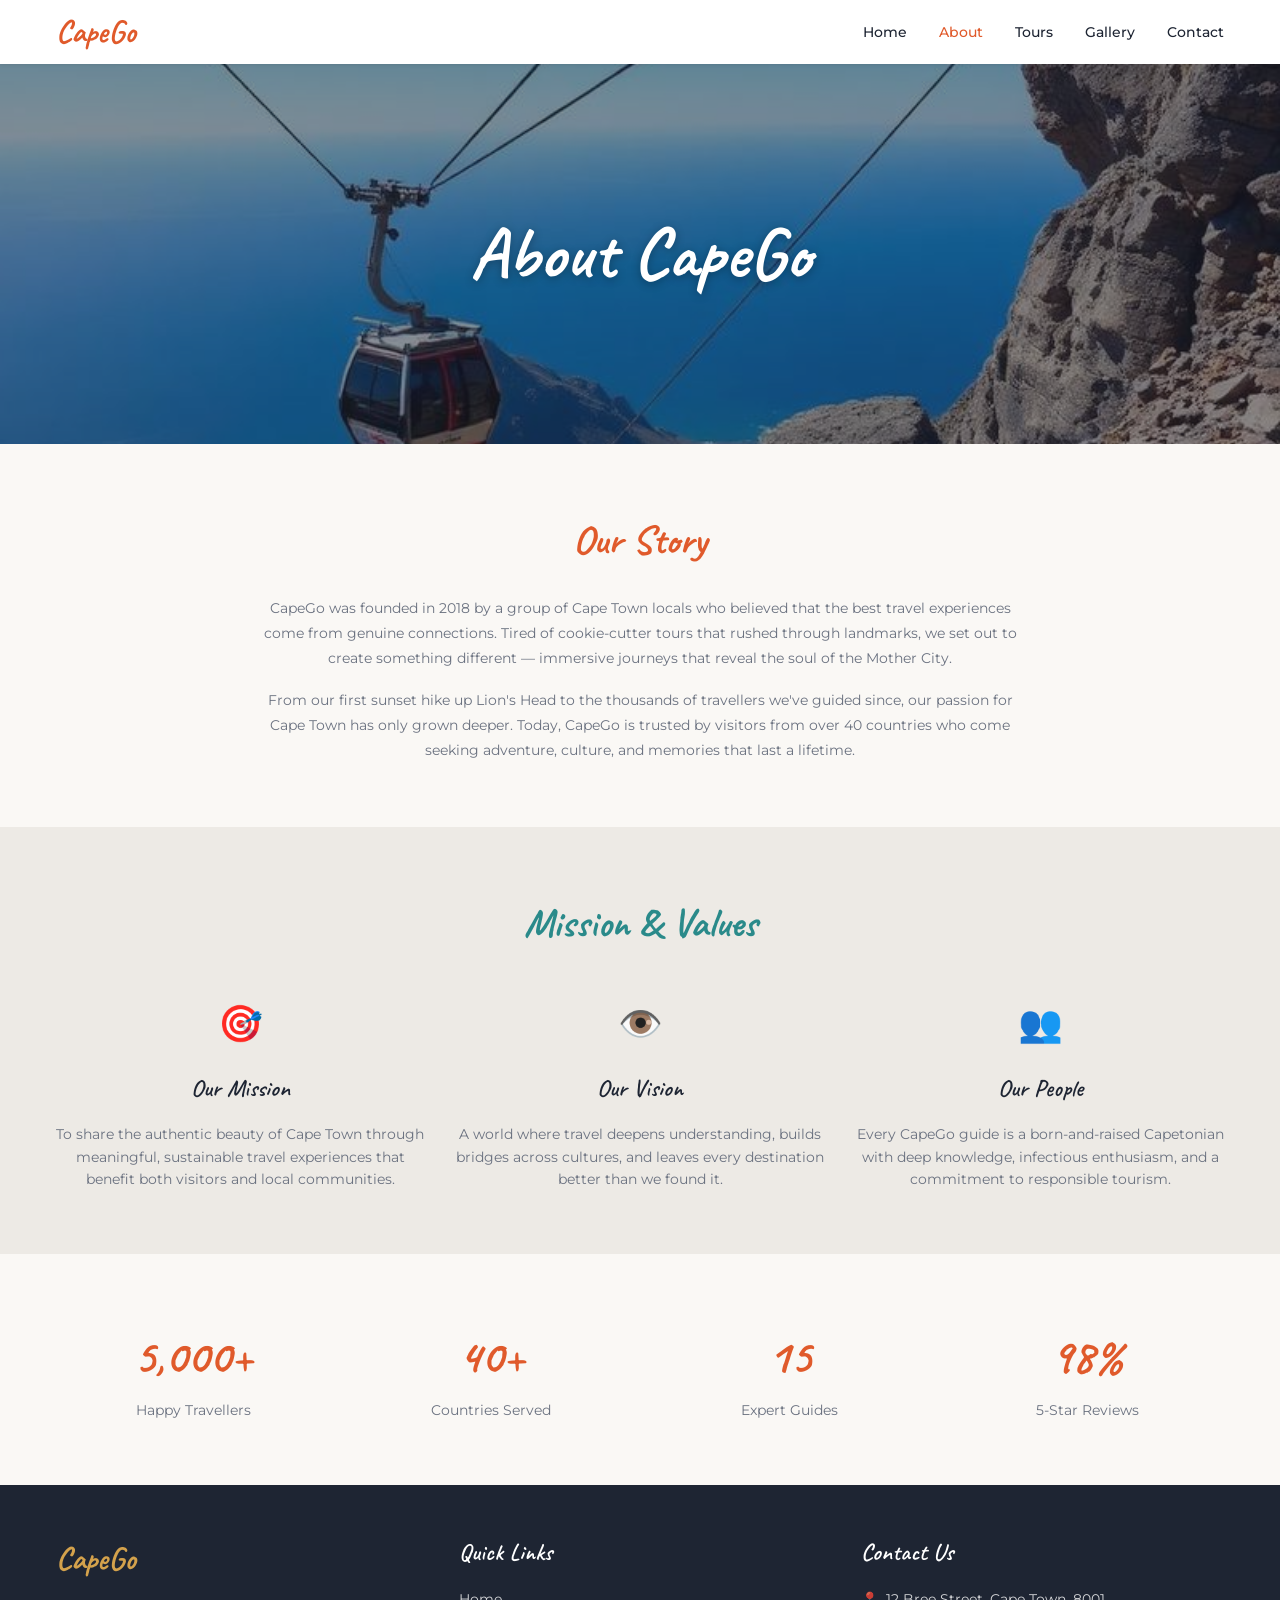
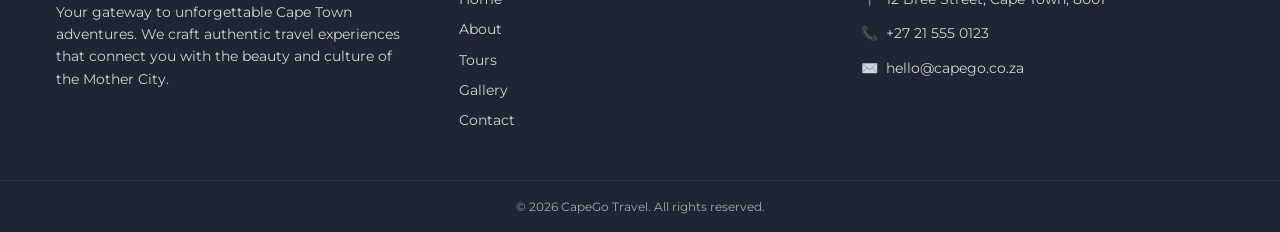
==== about.html @ fddc5364 "Initial commit" ====
<!DOCTYPE html>
<html lang="en">
<head>
  <meta charset="UTF-8">
  <meta name="viewport" content="width=device-width, initial-scale=1.0">
  <title>About — CapeGo</title>
  <meta name="description" content="Learn about CapeGo's story, mission, and the passionate locals behind your Cape Town adventure.">
  <link rel="stylesheet" href="css/style.css">
</head>
<body>

  <!-- Navbar -->
  <header class="navbar">
    <nav class="navbar__inner">
      <a href="index.html" class="navbar__logo">CapeGo</a>
      <ul class="navbar__links">
        <li><a href="index.html">Home</a></li>
        <li><a href="about.html">About</a></li>
        <li><a href="tours.html">Tours</a></li>
        <li><a href="gallery.html">Gallery</a></li>
        <li><a href="contact.html">Contact</a></li>
      </ul>
      <button class="navbar__toggle" aria-label="Toggle menu">☰</button>
    </nav>
    <div class="navbar__mobile">
      <a href="index.html">Home</a>
      <a href="about.html">About</a>
      <a href="tours.html">Tours</a>
      <a href="gallery.html">Gallery</a>
      <a href="contact.html">Contact</a>
    </div>
  </header>

  <main class="pt-16">
    <!-- Banner -->
    <section class="banner">
      <img src="img/gallery-tablemountain.jpg" alt="Table Mountain cable car">
      <div class="banner__overlay"></div>
      <h1>About CapeGo</h1>
    </section>

    <!-- Story -->
    <section class="section text-center">
      <div class="max-w-3xl">
        <h2 class="heading heading--primary mb-6">Our Story</h2>
        <p class="muted-text" style="line-height:1.8; margin-bottom:1rem;">
          CapeGo was founded in 2018 by a group of Cape Town locals who believed that the best travel experiences come from genuine connections. Tired of cookie-cutter tours that rushed through landmarks, we set out to create something different — immersive journeys that reveal the soul of the Mother City.
        </p>
        <p class="muted-text" style="line-height:1.8;">
          From our first sunset hike up Lion's Head to the thousands of travellers we've guided since, our passion for Cape Town has only grown deeper. Today, CapeGo is trusted by visitors from over 40 countries who come seeking adventure, culture, and memories that last a lifetime.
        </p>
      </div>
    </section>

    <!-- Mission & Values -->
    <section class="section--muted">
      <div class="section text-center">
        <h2 class="heading heading--secondary mb-10">Mission &amp; Values</h2>
        <div class="grid-3">
          <div style="text-align:center;">
            <div style="font-size:2.25rem; color:var(--primary); margin-bottom:1rem;">🎯</div>
            <h3 class="subheading mb-4">Our Mission</h3>
            <p class="muted-text">To share the authentic beauty of Cape Town through meaningful, sustainable travel experiences that benefit both visitors and local communities.</p>
          </div>
          <div style="text-align:center;">
            <div style="font-size:2.25rem; color:var(--secondary); margin-bottom:1rem;">👁️</div>
            <h3 class="subheading mb-4">Our Vision</h3>
            <p class="muted-text">A world where travel deepens understanding, builds bridges across cultures, and leaves every destination better than we found it.</p>
          </div>
          <div style="text-align:center;">
            <div style="font-size:2.25rem; color:var(--accent); margin-bottom:1rem;">👥</div>
            <h3 class="subheading mb-4">Our People</h3>
            <p class="muted-text">Every CapeGo guide is a born-and-raised Capetonian with deep knowledge, infectious enthusiasm, and a commitment to responsible tourism.</p>
          </div>
        </div>
      </div>
    </section>

    <!-- Stats -->
    <section class="section">
      <div class="grid-4 text-center">
        <div>
          <p class="stat-value">5,000+</p>
          <p class="stat-label">Happy Travellers</p>
        </div>
        <div>
          <p class="stat-value">40+</p>
          <p class="stat-label">Countries Served</p>
        </div>
        <div>
          <p class="stat-value">15</p>
          <p class="stat-label">Expert Guides</p>
        </div>
        <div>
          <p class="stat-value">98%</p>
          <p class="stat-label">5-Star Reviews</p>
        </div>
      </div>
    </section>
  </main>

  <!-- Footer -->
  <footer class="footer">
    <div class="footer__inner">
      <div>
        <div class="footer__logo">CapeGo</div>
        <p>Your gateway to unforgettable Cape Town adventures. We craft authentic travel experiences that connect you with the beauty and culture of the Mother City.</p>
      </div>
      <div>
        <h4>Quick Links</h4>
        <ul class="footer__links">
          <li><a href="index.html">Home</a></li>
          <li><a href="about.html">About</a></li>
          <li><a href="tours.html">Tours</a></li>
          <li><a href="gallery.html">Gallery</a></li>
          <li><a href="contact.html">Contact</a></li>
        </ul>
      </div>
      <div>
        <h4>Contact Us</h4>
        <ul class="footer__contact">
          <li><span class="icon">📍</span> 12 Bree Street, Cape Town, 8001</li>
          <li><span class="icon">📞</span> +27 21 555 0123</li>
          <li><span class="icon">✉️</span> hello@capego.co.za</li>
        </ul>
      </div>
    </div>
    <div class="footer__bottom">© 2026 CapeGo Travel. All rights reserved.</div>
  </footer>

  <script src="js/main.js"></script>
</body>
</html>
---- css/style.css ----
@import url('https://fonts.googleapis.com/css2?family=Caveat:wght@400;500;600;700&family=Montserrat:wght@300;400;500;600;700&display=swap');

/* ── Reset & Base ── */
*, *::before, *::after { box-sizing: border-box; margin: 0; padding: 0; }

:root {
  --bg: #faf8f5;
  --fg: #1e2533;
  --card: #ffffff;
  --primary: #e05a2b;
  --primary-fg: #ffffff;
  --secondary: #2a8a8a;
  --secondary-fg: #ffffff;
  --accent: #d4a24c;
  --muted: #edeae5;
  --muted-fg: #6b7280;
  --border: #e0ddd6;
  --destructive: #dc2626;
  --radius: 0.75rem;
  --font-heading: 'Caveat', cursive;
  --font-body: 'Montserrat', sans-serif;
}

html { scroll-behavior: smooth; }

body {
  font-family: var(--font-body);
  background: var(--bg);
  color: var(--fg);
  line-height: 1.6;
}

h1, h2, h3, h4, h5, h6 { font-family: var(--font-heading); }

a { text-decoration: none; color: inherit; }
ul { list-style: none; }
img { max-width: 100%; display: block; }

/* ── Navbar ── */
.navbar {
  position: fixed; top: 0; left: 0; right: 0; z-index: 50;
  background: rgba(255,255,255,0.95);
  backdrop-filter: blur(12px);
  box-shadow: 0 1px 3px rgba(0,0,0,0.08);
}
.navbar__inner {
  max-width: 1200px; margin: 0 auto;
  padding: 0 1rem; height: 64px;
  display: flex; align-items: center; justify-content: space-between;
}
.navbar__logo {
  font-family: var(--font-heading);
  font-size: 2rem; font-weight: 700; color: var(--primary);
}
.navbar__links { display: flex; gap: 2rem; }
.navbar__links a {
  font-size: 0.875rem; font-weight: 500;
  transition: color 0.2s;
}
.navbar__links a:hover, .navbar__links a.active { color: var(--primary); }
.navbar__toggle {
  display: none; background: none; border: none;
  cursor: pointer; font-size: 1.5rem; color: var(--fg);
}

/* Mobile nav */
.navbar__mobile {
  display: none; flex-direction: column;
  background: var(--card); border-top: 1px solid var(--border);
}
.navbar__mobile.open { display: flex; }
.navbar__mobile a {
  padding: 0.75rem 1.5rem; font-size: 0.875rem; font-weight: 500;
  transition: background 0.2s;
}
.navbar__mobile a:hover { background: var(--muted); }

@media (max-width: 768px) {
  .navbar__links { display: none; }
  .navbar__toggle { display: block; }
}

/* ── Section helpers ── */
.section { padding: 4rem 1rem; max-width: 1200px; margin: 0 auto; }
.section--muted { background: var(--muted); }
.section--secondary { background: var(--secondary); }
.text-center { text-align: center; }

.heading {
  font-size: 2.5rem; font-weight: 700; color: var(--fg);
}
.heading--primary { color: var(--primary); }
.heading--secondary { color: var(--secondary); }
.subheading { font-size: 1.5rem; font-weight: 600; }
.muted-text { color: var(--muted-fg); font-size: 0.875rem; }

/* ── Buttons ── */
.btn-primary {
  display: inline-block; padding: 0.75rem 2rem; border-radius: 50px;
  background: var(--primary); color: var(--primary-fg);
  font-family: var(--font-body); font-weight: 600; font-size: 1rem;
  border: none; cursor: pointer;
  transition: transform 0.3s, box-shadow 0.3s;
}
.btn-primary:hover { transform: scale(1.05); box-shadow: 0 8px 25px rgba(224,90,43,0.3); }

.btn-secondary {
  display: inline-block; padding: 0.75rem 2rem; border-radius: 50px;
  background: var(--secondary); color: var(--secondary-fg);
  font-family: var(--font-body); font-weight: 600; font-size: 1rem;
  border: none; cursor: pointer;
  transition: transform 0.3s, box-shadow 0.3s;
}
.btn-secondary:hover { transform: scale(1.05); box-shadow: 0 8px 25px rgba(42,138,138,0.3); }

/* ── Hero ── */
.hero {
  position: relative; height: 100vh; min-height: 600px;
  display: flex; align-items: center; justify-content: center;
  overflow: hidden;
}
.hero img {
  position: absolute; inset: 0; width: 100%; height: 100%; object-fit: cover;
}
.hero__overlay {
  position: absolute; inset: 0; background: rgba(30,37,51,0.4);
}
.hero__content {
  position: relative; z-index: 2; text-align: center; padding: 1rem; max-width: 700px;
}
.hero__content h1 {
  font-size: 3.5rem; font-weight: 700; color: #fff;
  text-shadow: 0 2px 10px rgba(0,0,0,0.3); margin-bottom: 1rem;
}
.hero__content p { color: rgba(255,255,255,0.9); font-size: 1.125rem; margin-bottom: 2rem; }

@media (min-width: 768px) {
  .hero__content h1 { font-size: 4.5rem; }
}
@media (min-width: 1024px) {
  .hero__content h1 { font-size: 5.5rem; }
}

/* ── Banner (About page) ── */
.banner {
  position: relative; height: 280px; display: flex; align-items: center; justify-content: center; overflow: hidden;
}
.banner img { position: absolute; inset: 0; width: 100%; height: 100%; object-fit: cover; }
.banner__overlay { position: absolute; inset: 0; background: rgba(30,37,51,0.5); }
.banner h1 {
  position: relative; z-index: 2;
  font-size: 3.5rem; font-weight: 700; color: #fff; text-shadow: 0 2px 10px rgba(0,0,0,0.3);
}
@media (min-width: 768px) { .banner { height: 380px; } .banner h1 { font-size: 4.5rem; } }

/* ── Card ── */
.card {
  background: var(--card); border-radius: var(--radius);
  overflow: hidden; box-shadow: 0 4px 12px rgba(0,0,0,0.06);
  transition: transform 0.3s, box-shadow 0.3s;
}
.card:hover { transform: translateY(-4px); box-shadow: 0 12px 30px rgba(0,0,0,0.12); }
.card img { width: 100%; height: 200px; object-fit: cover; transition: transform 0.5s; }
.card:hover img { transform: scale(1.1); }
.card__body { padding: 1.25rem; }
.card__overflow { overflow: hidden; }

/* ── Grid layouts ── */
.grid-3 { display: grid; grid-template-columns: 1fr; gap: 2rem; }
@media (min-width: 768px) { .grid-3 { grid-template-columns: repeat(3, 1fr); } }

.grid-2 { display: grid; grid-template-columns: 1fr; gap: 2rem; }
@media (min-width: 768px) { .grid-2 { grid-template-columns: repeat(2, 1fr); } }

.grid-4 { display: grid; grid-template-columns: repeat(2, 1fr); gap: 1.5rem; }
@media (min-width: 768px) { .grid-4 { grid-template-columns: repeat(4, 1fr); } }

/* Gallery grid */
.gallery-grid { display: grid; grid-template-columns: 1fr; gap: 1rem; }
@media (min-width: 768px) {
  .gallery-grid { grid-template-columns: repeat(3, 1fr); }
  .gallery-grid .span-2 { grid-column: span 2; grid-row: span 2; }
  .gallery-grid .col-span-2 { grid-column: span 2; }
}
.gallery-grid .gallery-item {
  overflow: hidden; border-radius: var(--radius); cursor: pointer;
}
.gallery-grid .gallery-item img {
  width: 100%; height: 100%; min-height: 200px; object-fit: cover;
  transition: transform 0.5s;
}
.gallery-grid .gallery-item:hover img { transform: scale(1.1); }

/* ── Lightbox ── */
.lightbox {
  display: none; position: fixed; inset: 0; z-index: 100;
  background: rgba(30,37,51,0.92);
  align-items: center; justify-content: center; padding: 1rem;
}
.lightbox.open { display: flex; }
.lightbox img { max-width: 100%; max-height: 90vh; border-radius: var(--radius); box-shadow: 0 20px 60px rgba(0,0,0,0.5); }
.lightbox__close {
  position: absolute; top: 1.5rem; right: 1.5rem;
  background: none; border: none; color: #fff; font-size: 2rem; cursor: pointer;
  transition: color 0.2s;
}
.lightbox__close:hover { color: var(--accent); }

/* ── Tour cards ── */
.tour-card { display: flex; flex-direction: column; }
.tour-card .card__body { flex: 1; display: flex; flex-direction: column; }
.tour-card .tour-meta {
  display: flex; justify-content: space-between; font-size: 0.75rem;
  color: var(--muted-fg); margin-bottom: 1rem;
}
.tour-card .tour-meta span { display: flex; align-items: center; gap: 0.25rem; }
.tour-card .tour-footer { display: flex; align-items: center; justify-content: space-between; margin-top: auto; }
.tour-card .tour-price { font-weight: 700; font-size: 1.125rem; color: var(--primary); }
.tour-card .tour-rating { font-size: 0.75rem; font-weight: 600; color: var(--accent); }
.tour-card .tour-desc { font-size: 0.875rem; color: var(--muted-fg); margin-bottom: 1rem; flex: 1; }
.tour-card .tour-header { display: flex; justify-content: space-between; align-items: center; margin-bottom: 0.5rem; }
.tour-card .tour-header h3 { font-size: 1.25rem; font-weight: 600; }

/* ── Stats ── */
.stat-value { font-family: var(--font-heading); font-size: 2.5rem; font-weight: 700; color: var(--primary); }
.stat-label { font-size: 0.875rem; color: var(--muted-fg); margin-top: 0.25rem; }
@media (min-width: 768px) { .stat-value { font-size: 3rem; } }

/* ── Contact info ── */
.contact-info { display: flex; flex-direction: column; gap: 2rem; }
.contact-item { display: flex; gap: 0.75rem; align-items: flex-start; }
.contact-icon { color: var(--primary); flex-shrink: 0; margin-top: 0.125rem; }
.contact-item p { margin: 0; }
.contact-item .label { font-weight: 600; }

/* ── Form ── */
.form-group { margin-bottom: 1.25rem; }
.form-group label {
  display: block; font-size: 0.875rem; font-weight: 500; margin-bottom: 0.25rem;
}
.form-group input, .form-group textarea {
  width: 100%; padding: 0.625rem 1rem; border-radius: 0.5rem;
  border: 1px solid var(--border); background: var(--bg);
  font-family: var(--font-body); font-size: 0.875rem;
  transition: box-shadow 0.2s, border-color 0.2s;
  outline: none;
}
.form-group input:focus, .form-group textarea:focus {
  border-color: var(--primary); box-shadow: 0 0 0 3px rgba(224,90,43,0.15);
}
.form-group textarea { resize: none; }
.form-error { color: var(--destructive); font-size: 0.75rem; margin-top: 0.25rem; }

.success-message { text-align: center; padding: 3rem 1rem; }
.success-icon {
  width: 64px; height: 64px; border-radius: 50%;
  background: rgba(42,138,138,0.1); display: flex; align-items: center; justify-content: center;
  margin: 0 auto 1rem;
}

/* ── CTA section ── */
.cta-section {
  padding: 5rem 1rem; background: var(--secondary); text-align: center;
}
.cta-section h2 { font-size: 2.5rem; font-weight: 700; color: var(--secondary-fg); margin-bottom: 1rem; }
.cta-section p { color: rgba(255,255,255,0.8); margin-bottom: 2rem; max-width: 600px; margin-left: auto; margin-right: auto; }

/* ── Footer ── */
.footer { background: var(--fg); color: #fff; }
.footer__inner {
  max-width: 1200px; margin: 0 auto; padding: 3rem 1rem;
  display: grid; grid-template-columns: 1fr; gap: 2.5rem;
}
@media (min-width: 768px) { .footer__inner { grid-template-columns: repeat(3, 1fr); } }
.footer__logo { font-family: var(--font-heading); font-size: 2rem; font-weight: 700; color: var(--accent); margin-bottom: 1rem; }
.footer p, .footer li { font-size: 0.875rem; opacity: 0.8; }
.footer h4 { font-family: var(--font-heading); font-size: 1.5rem; font-weight: 600; margin-bottom: 1rem; }
.footer__links { display: flex; flex-direction: column; gap: 0.5rem; }
.footer__links a:hover { opacity: 1; color: var(--accent); }
.footer__contact li { display: flex; align-items: center; gap: 0.5rem; margin-bottom: 0.75rem; }
.footer__contact .icon { color: var(--accent); }
.footer__bottom {
  border-top: 1px solid rgba(255,255,255,0.1);
  padding: 1rem; text-align: center; font-size: 0.75rem; opacity: 0.6;
}

/* ── Animations ── */
@keyframes fadeInUp {
  from { opacity: 0; transform: translateY(20px); }
  to { opacity: 1; transform: translateY(0); }
}
.animate-fade-in-up { animation: fadeInUp 0.8s ease-out both; }

/* ── Utility ── */
.max-w-3xl { max-width: 48rem; margin-left: auto; margin-right: auto; }
.max-w-xl { max-width: 36rem; margin-left: auto; margin-right: auto; }
.max-w-5xl { max-width: 64rem; margin-left: auto; margin-right: auto; }
.mb-2 { margin-bottom: 0.5rem; }
.mb-4 { margin-bottom: 1rem; }
.mb-6 { margin-bottom: 1.5rem; }
.mb-10 { margin-bottom: 2.5rem; }
.mb-12 { margin-bottom: 3rem; }
.mt-1 { margin-top: 0.25rem; }
.mt-6 { margin-top: 1.5rem; }
.pt-16 { padding-top: 4rem; }
.gap-8 { gap: 2rem; }
.flex-1 { flex: 1; }
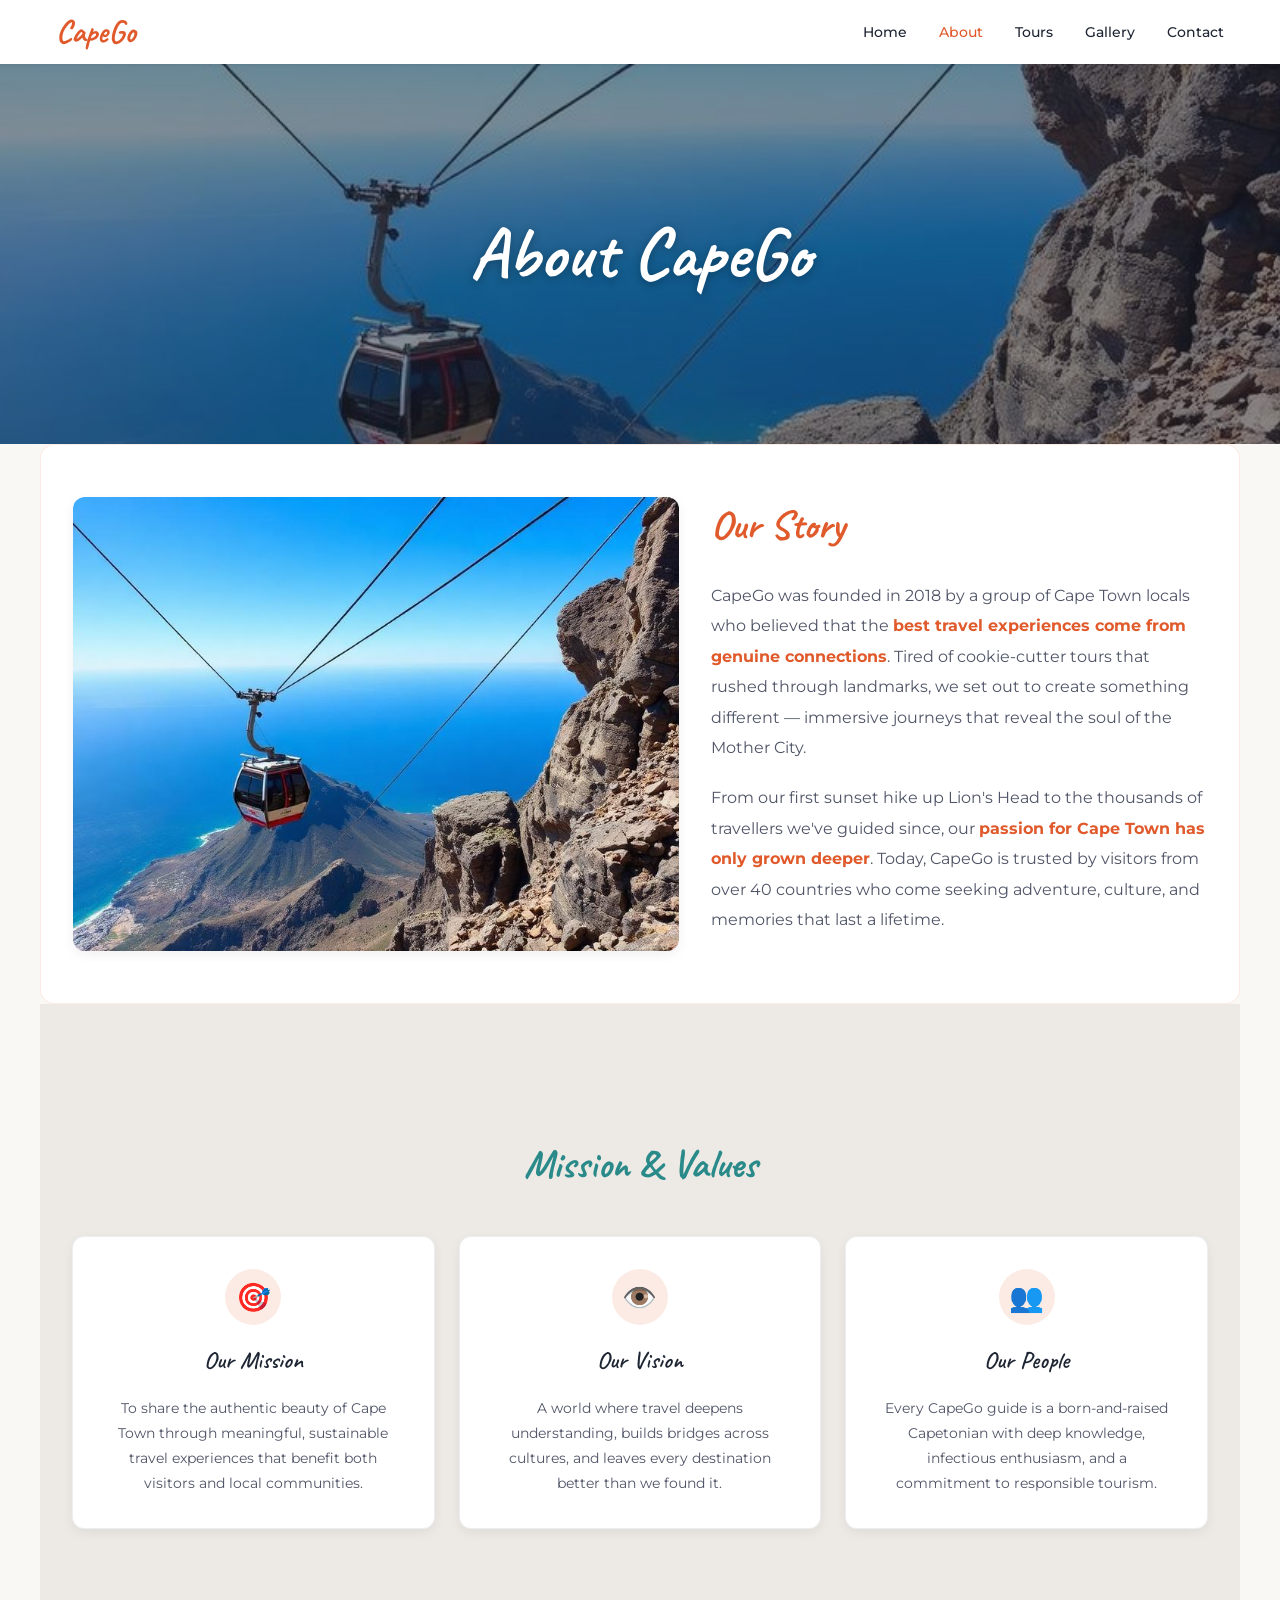
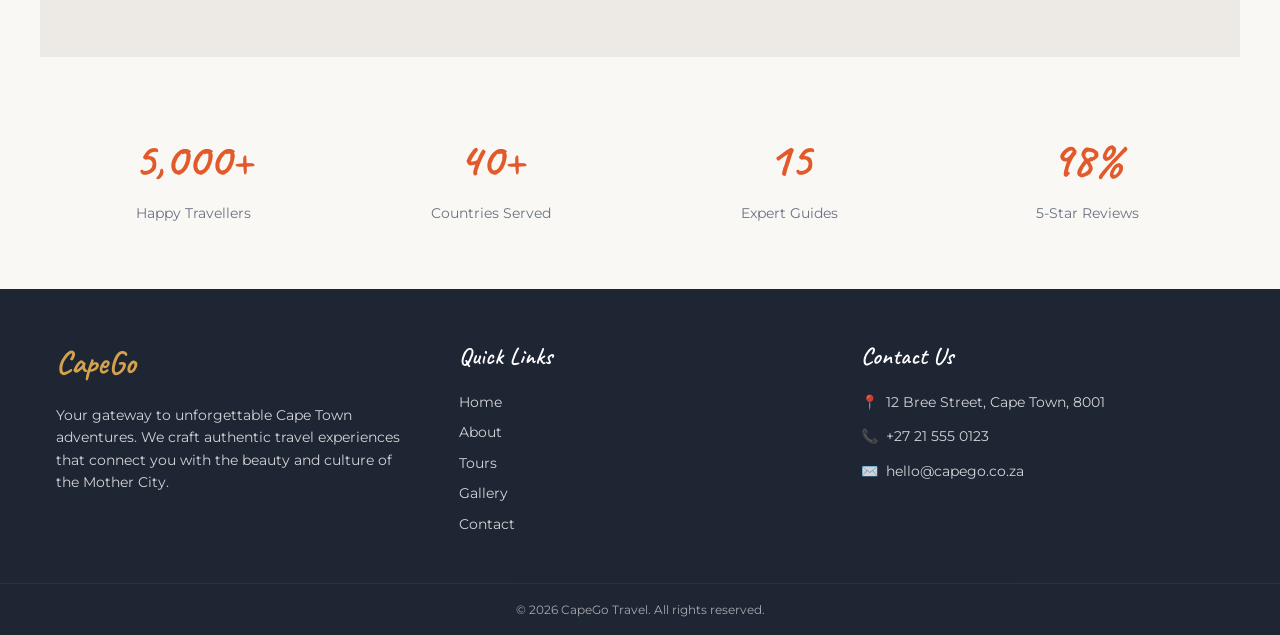
==== commit c9ce75fc: "Redesign pagina Our Story si Mission & Values" ====
--- a/about.html
+++ b/about.html
@@ -40,38 +40,43 @@
     </section>
 
     <!-- Story -->
-    <section class="section text-center">
-      <div class="max-w-3xl">
-        <h2 class="heading heading--primary mb-6">Our Story</h2>
-        <p class="muted-text" style="line-height:1.8; margin-bottom:1rem;">
-          CapeGo was founded in 2018 by a group of Cape Town locals who believed that the best travel experiences come from genuine connections. Tired of cookie-cutter tours that rushed through landmarks, we set out to create something different — immersive journeys that reveal the soul of the Mother City.
-        </p>
-        <p class="muted-text" style="line-height:1.8;">
-          From our first sunset hike up Lion's Head to the thousands of travellers we've guided since, our passion for Cape Town has only grown deeper. Today, CapeGo is trusted by visitors from over 40 countries who come seeking adventure, culture, and memories that last a lifetime.
-        </p>
+    <section class="section section--story">
+      <div class="story-grid">
+        <div class="story-media card">
+          <img src="img/gallery-tablemountain.jpg" alt="Guided hike in Cape Town">
+        </div>
+        <div class="story-content">
+          <h2 class="heading heading--primary mb-6">Our Story</h2>
+          <p class="muted-text">
+            CapeGo was founded in 2018 by a group of Cape Town locals who believed that the <span class="highlight">best travel experiences come from genuine connections</span>. Tired of cookie-cutter tours that rushed through landmarks, we set out to create something different — immersive journeys that reveal the soul of the Mother City.
+          </p>
+          <p class="muted-text">
+            From our first sunset hike up Lion's Head to the thousands of travellers we've guided since, our <span class="highlight">passion for Cape Town has only grown deeper</span>. Today, CapeGo is trusted by visitors from over 40 countries who come seeking adventure, culture, and memories that last a lifetime.
+          </p>
+        </div>
       </div>
     </section>
 
     <!-- Mission & Values -->
-    <section class="section--muted">
+    <section class="section section--muted">
       <div class="section text-center">
         <h2 class="heading heading--secondary mb-10">Mission &amp; Values</h2>
-        <div class="grid-3">
-          <div style="text-align:center;">
-            <div style="font-size:2.25rem; color:var(--primary); margin-bottom:1rem;">🎯</div>
-            <h3 class="subheading mb-4">Our Mission</h3>
+        <div class="mission-grid">
+          <article class="card mission-card">
+            <div class="mission-icon">🎯</div>
+            <h3 class="subheading mb-3">Our Mission</h3>
             <p class="muted-text">To share the authentic beauty of Cape Town through meaningful, sustainable travel experiences that benefit both visitors and local communities.</p>
-          </div>
-          <div style="text-align:center;">
-            <div style="font-size:2.25rem; color:var(--secondary); margin-bottom:1rem;">👁️</div>
-            <h3 class="subheading mb-4">Our Vision</h3>
+          </article>
+          <article class="card mission-card">
+            <div class="mission-icon">👁️</div>
+            <h3 class="subheading mb-3">Our Vision</h3>
             <p class="muted-text">A world where travel deepens understanding, builds bridges across cultures, and leaves every destination better than we found it.</p>
-          </div>
-          <div style="text-align:center;">
-            <div style="font-size:2.25rem; color:var(--accent); margin-bottom:1rem;">👥</div>
-            <h3 class="subheading mb-4">Our People</h3>
+          </article>
+          <article class="card mission-card">
+            <div class="mission-icon">👥</div>
+            <h3 class="subheading mb-3">Our People</h3>
             <p class="muted-text">Every CapeGo guide is a born-and-raised Capetonian with deep knowledge, infectious enthusiasm, and a commitment to responsible tourism.</p>
-          </div>
+          </article>
         </div>
       </div>
     </section>
--- a/css/style.css
+++ b/css/style.css
@@ -165,6 +165,31 @@
 .card__body { padding: 1.25rem; }
 .card__overflow { overflow: hidden; }
 
+.story-grid {
+  display: grid; gap: 2rem; align-items: center;
+}
+@media (min-width: 900px) {
+  .story-grid { grid-template-columns: 1.1fr 0.9fr; }
+}
+.section--story { background: rgba(255,255,255,0.95); border: 1px solid rgba(224, 90, 43, 0.12); border-radius: calc(var(--radius) * 1.2); padding: 2rem; }
+.story-content { padding: 1rem 0; }
+.story-content .muted-text { font-size: 1rem; line-height: 1.9; color: #505567; margin-bottom: 1.25rem; }
+.story-content .highlight { font-weight: 700; color: var(--primary); }
+.story-media { min-height: 380px; }
+.story-media img { height: 100%; object-fit: cover; }
+
+.mission-grid { display: grid; gap: 1.5rem; }
+@media (min-width: 768px) { .mission-grid { grid-template-columns: repeat(3, minmax(0, 1fr)); } }
+.mission-card { padding: 2rem; border: 1px solid rgba(30,37,51,0.08); text-align: center; display: flex; flex-direction: column; gap: 1rem; }
+.mission-card:hover { transform: scale(1.02); }
+.mission-icon { width: 3.5rem; height: 3.5rem; display: grid; place-items: center; margin: 0 auto; border-radius: 50%; background: rgba(224,90,43,0.12); font-size: 1.75rem; }
+.mission-card h3 { margin: 0; }
+.mission-card .muted-text { color: #505567; line-height: 1.8; }
+
+@media (max-width: 900px) {
+  .story-content { padding: 1rem 0; }
+}
+
 /* ── Grid layouts ── */
 .grid-3 { display: grid; grid-template-columns: 1fr; gap: 2rem; }
 @media (min-width: 768px) { .grid-3 { grid-template-columns: repeat(3, 1fr); } }
@@ -226,12 +251,177 @@
 .stat-label { font-size: 0.875rem; color: var(--muted-fg); margin-top: 0.25rem; }
 @media (min-width: 768px) { .stat-value { font-size: 3rem; } }
 
+/* ── Contact section ── */
+.contact-section {
+  width: 100%;
+  margin-left: auto;
+  margin-right: auto;
+  padding-left: 1rem;
+  padding-right: 1rem;
+}
+
+.contact-grid {
+  display: grid;
+  grid-template-columns: 1fr;
+  gap: 2rem;
+  align-items: start;
+}
+
+@media (min-width: 768px) {
+  .contact-grid {
+    grid-template-columns: 1fr 1fr;
+    gap: 2.5rem;
+  }
+}
+
 /* ── Contact info ── */
-.contact-info { display: flex; flex-direction: column; gap: 2rem; }
-.contact-item { display: flex; gap: 0.75rem; align-items: flex-start; }
-.contact-icon { color: var(--primary); flex-shrink: 0; margin-top: 0.125rem; }
-.contact-item p { margin: 0; }
-.contact-item .label { font-weight: 600; }
+.contact-info {
+  display: flex;
+  flex-direction: column;
+  gap: 1.5rem;
+}
+
+.contact-info > div {
+  display: flex;
+  flex-direction: column;
+}
+
+.contact-item {
+  display: flex;
+  gap: 0.75rem;
+  align-items: flex-start;
+}
+
+.contact-icon {
+  color: var(--primary);
+  flex-shrink: 0;
+  margin-top: 0.125rem;
+  font-size: 1.25rem;
+}
+
+.contact-item p {
+  margin: 0;
+}
+
+.contact-item .label {
+  font-weight: 600;
+  margin-bottom: 0.125rem;
+}
+
+.map-container {
+  margin-top: 1rem;
+  border-radius: var(--radius);
+  overflow: hidden;
+  box-shadow: 0 2px 8px rgba(0, 0, 0, 0.08);
+}
+
+.hours-list {
+  font-size: 0.875rem;
+  color: var(--muted-fg);
+  list-style: none;
+  padding: 0;
+  margin: 0;
+}
+
+.hours-list li {
+  padding: 0.25rem 0;
+}
+
+/* ── Contact form card ── */
+.contact-form-card {
+  padding: 1.75rem;
+}
+
+.contact-form-inner {
+  display: flex;
+  flex-direction: column;
+}
+
+.contact-form-inner .subheading {
+  margin-bottom: 0.5rem;
+}
+
+.form-intro {
+  font-size: 0.875rem;
+  margin-bottom: 1.25rem;
+  margin-top: 0;
+}
+
+.contact-form-inner form {
+  display: flex;
+  flex-direction: column;
+  gap: 1rem;
+}
+
+.form-row {
+  display: grid;
+  grid-template-columns: 1fr;
+  gap: 1rem;
+}
+
+@media (min-width: 480px) {
+  .form-row {
+    grid-template-columns: 1fr 1fr;
+  }
+}
+
+.contact-form-inner .form-group {
+  margin-bottom: 0;
+}
+
+.contact-form-inner select {
+  width: 100%;
+  padding: 0.625rem 0.75rem;
+  border: 1px solid var(--border);
+  border-radius: var(--radius-sm);
+  font-size: 0.9375rem;
+  color: var(--fg);
+  background-color: var(--card);
+  cursor: pointer;
+  transition: border-color 0.2s, box-shadow 0.2s;
+  appearance: none;
+  background-image: url("data:image/svg+xml,%3Csvg xmlns='http://www.w3.org/2000/svg' width='12' height='12' viewBox='0 0 12 12'%3E%3Cpath fill='%23666' d='M6 8L1 3h10z'/%3E%3C/svg%3E");
+  background-repeat: no-repeat;
+  background-position: right 0.75rem center;
+  padding-right: 2rem;
+}
+
+.contact-form-inner select:focus {
+  outline: none;
+  border-color: var(--primary);
+  box-shadow: 0 0 0 3px rgba(224, 90, 43, 0.15);
+}
+
+.contact-form-inner .btn-block {
+  width: 100%;
+  text-align: center;
+  margin-top: 0.5rem;
+}
+
+/* ── Success message ── */
+.success-message {
+  text-align: center;
+  padding: 1.5rem 0;
+}
+
+.success-message[hidden] {
+  display: none !important;
+}
+
+.success-icon {
+  margin-bottom: 1rem;
+}
+
+.success-icon span {
+  font-size: 2rem;
+  display: inline-block;
+  animation: bounce 0.6s ease-out;
+}
+
+@keyframes bounce {
+  0%, 100% { transform: translateY(0); }
+  50% { transform: translateY(-10px); }
+}
 
 /* ── Form ── */
 .form-group { margin-bottom: 1.25rem; }
